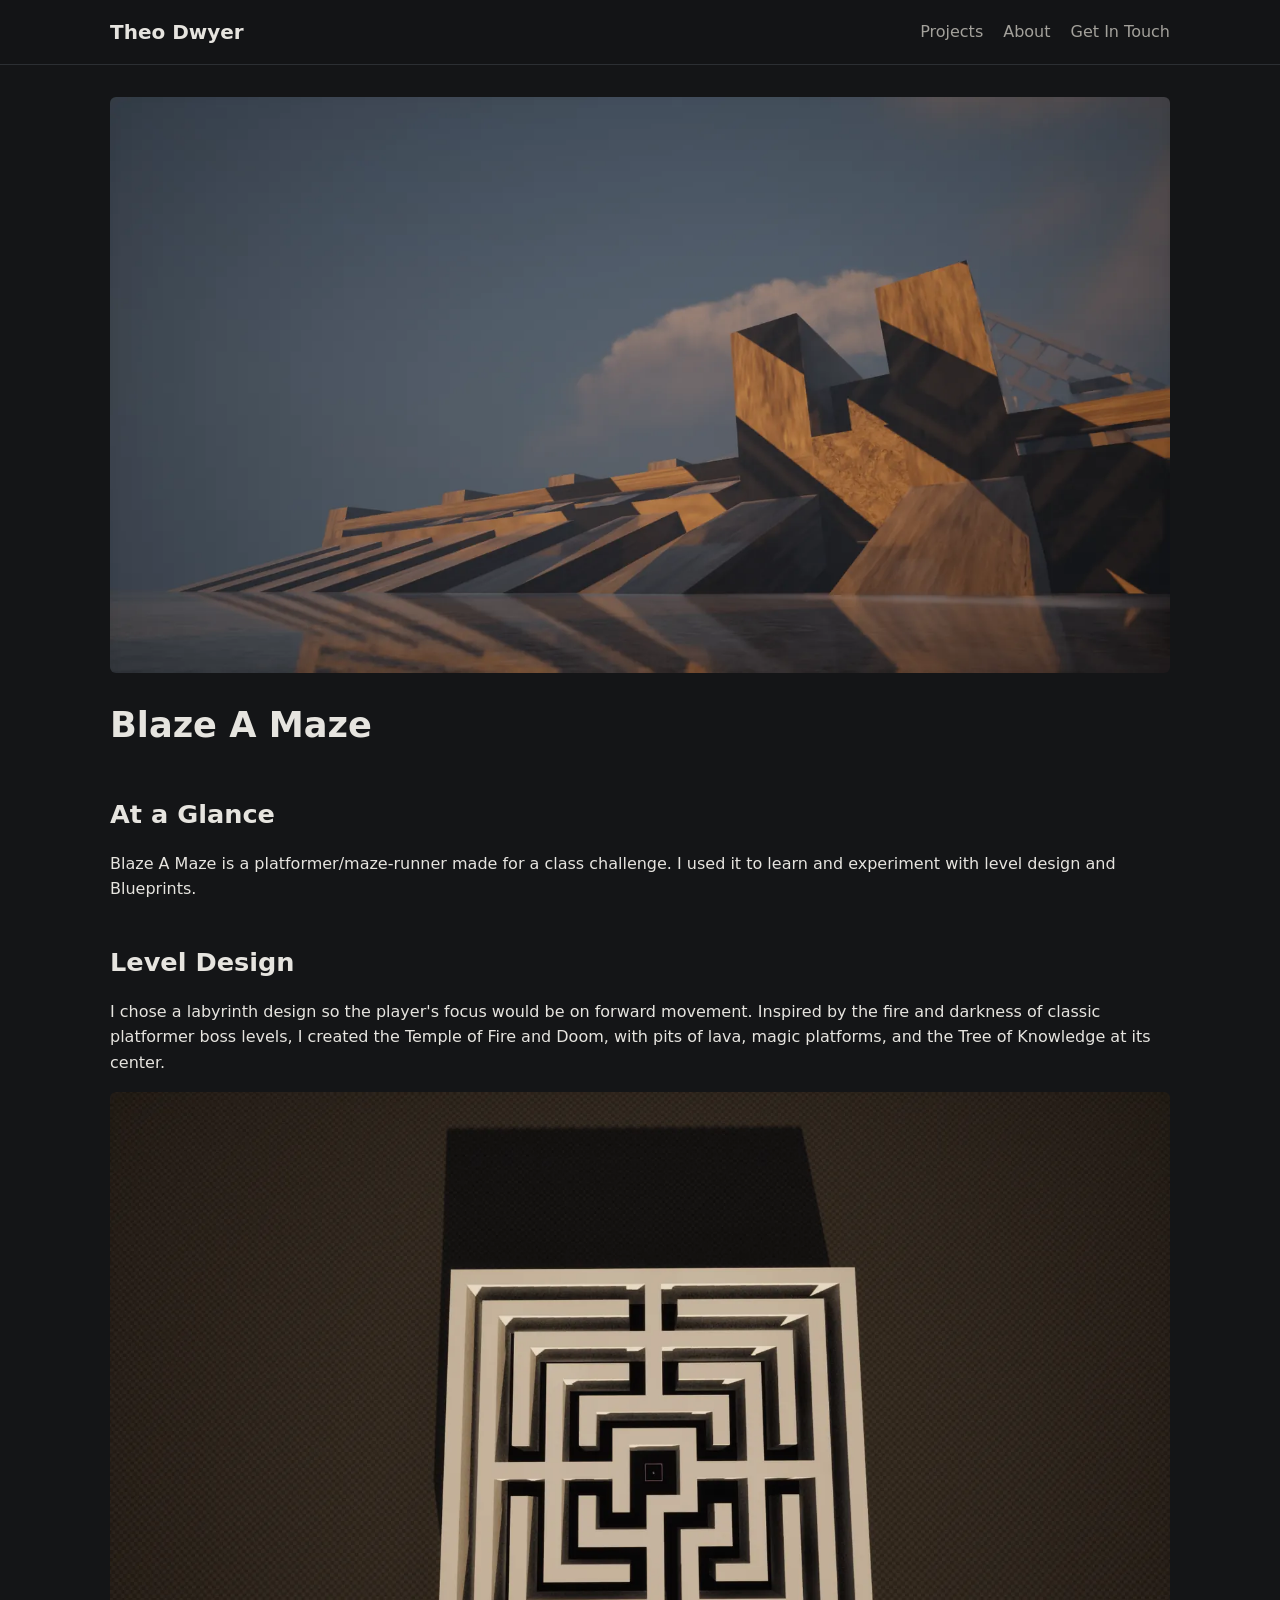
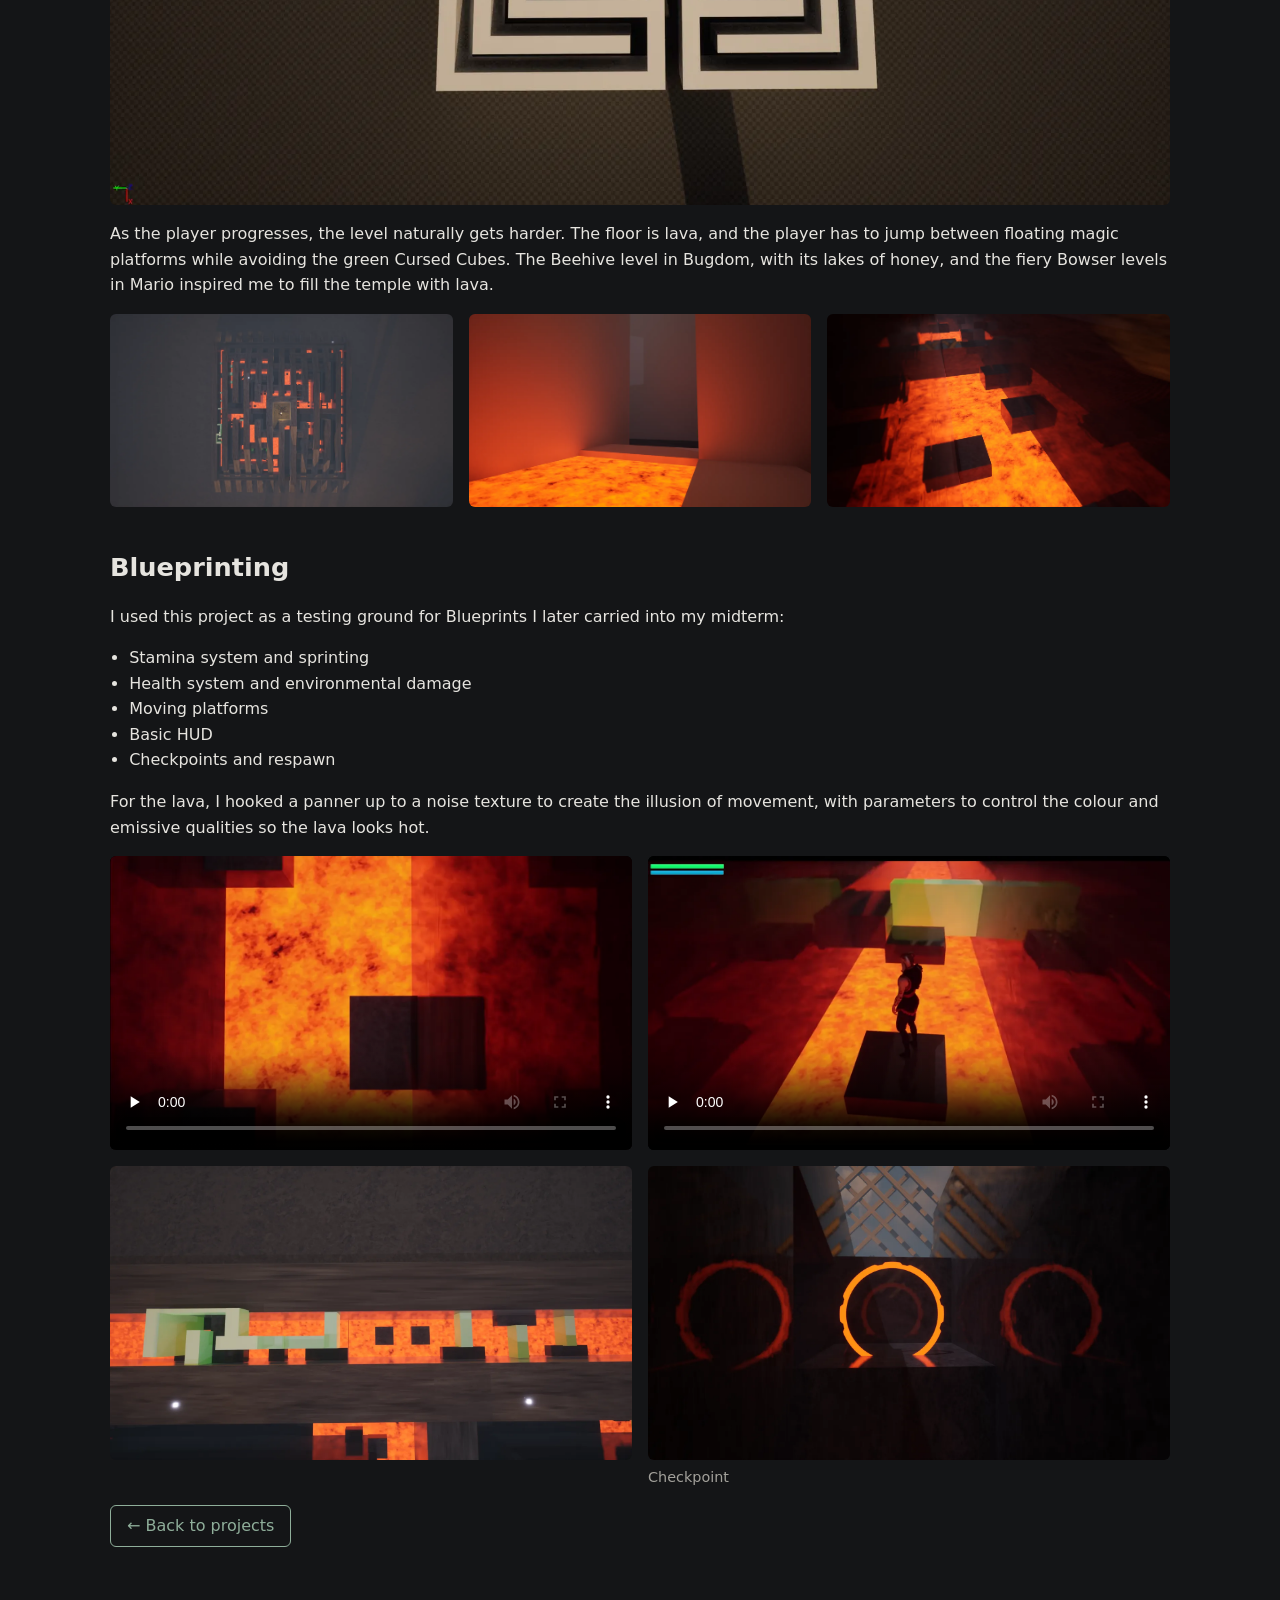
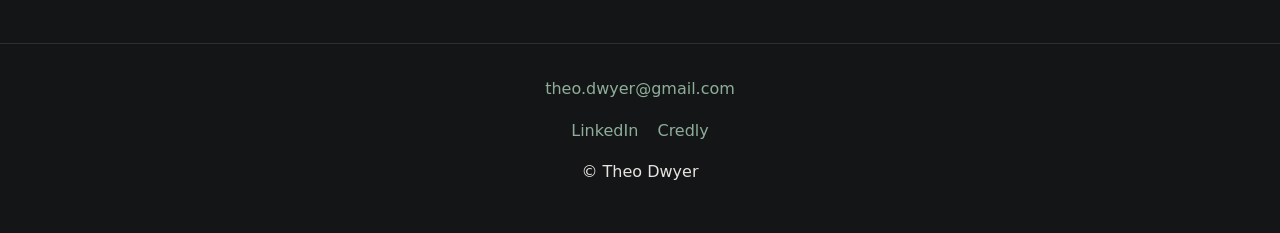
==== blaze-a-maze.html @ 6f7cbc2a "Video polish from review: tighter captions, Final Product as h3, no layout shift Co-Authored-By: Cla" ====
<!DOCTYPE html>
<html lang="en"><head><meta charset="UTF-8"><meta name="viewport" content="width=device-width, initial-scale=1">
<title>Blaze A Maze | Theo Dwyer</title><link rel="stylesheet" href="style.css?v=9"></head>
<body>
<header><nav><a class="name" href="index.html">Theo Dwyer</a>
<ul><li><a href="index.html#projects">Projects</a></li><li><a href="index.html#about">About</a></li><li><a href="#contact">Get In Touch</a></li></ul></nav></header>
<main>
<img src="images/blaze-a-maze/screenshot00019.webp" alt="Blaze A Maze">
<h1 style="margin-top:1.5rem">Blaze A Maze</h1>
<h2>At a Glance</h2>
<p>Blaze A Maze is a platformer/maze-runner made for a class challenge. I used it to learn and experiment with level design and Blueprints.</p>

<h2>Level Design</h2>
<p>I chose a labyrinth design so the player's focus would be on forward movement. Inspired by the fire and darkness of classic platformer boss levels, I created the Temple of Fire and Doom, with pits of lava, magic platforms, and the Tree of Knowledge at its center.</p>
<img loading="lazy" src="images/blaze-a-maze/screenshot00000.webp" alt="Greybox layout of the maze from above">
<p style="margin-top:1rem">As the player progresses, the level naturally gets harder. The floor is lava, and the player has to jump between floating magic platforms while avoiding the green Cursed Cubes. The Beehive level in Bugdom, with its lakes of honey, and the fiery Bowser levels in Mario inspired me to fill the temple with lava.</p>
<div class="gallery">
<img loading="lazy" src="images/blaze-a-maze/screenshot00020.webp" alt="Top-down view of the finished temple and its lava channels">
<img loading="lazy" src="images/blaze-a-maze/screenshot00016.webp" alt="Lava temple">
<img loading="lazy" src="images/blaze-a-maze/screenshot00021.webp" alt="Tree of Knowledge">
</div>

<h2>Blueprinting</h2>
<p>I used this project as a testing ground for Blueprints I later carried into my midterm:</p>
<ul style="margin:0 0 1rem 1.2rem"><li>Stamina system and sprinting</li><li>Health system and environmental damage</li><li>Moving platforms</li><li>Basic HUD</li><li>Checkpoints and respawn</li></ul>
<p>For the lava, I hooked a panner up to a noise texture to create the illusion of movement, with parameters to control the colour and emissive qualities so the lava looks hot.</p>
<div class="gallery">
<figure class="video-fig"><video controls preload="none" width="1920" height="1080" playsinline poster="video/blaze-a-maze/lava-poster.webp" aria-label="Lava material and floating platforms"><source src="video/blaze-a-maze/lava.mp4" type="video/mp4"></video></figure>
<figure class="video-fig"><video controls preload="none" width="1920" height="1080" playsinline poster="video/blaze-a-maze/maze-run-poster.webp" aria-label="Running through the maze"><source src="video/blaze-a-maze/maze-run.mp4" type="video/mp4"></video></figure>
</div>
<div class="gallery">
<img loading="lazy" src="images/blaze-a-maze/cursed-cubes.webp" alt="Cursed Cubes and moving platforms">
<figure><img loading="lazy" src="images/blaze-a-maze/screenshot00022.webp" alt="Checkpoint"><figcaption class="muted">Checkpoint</figcaption></figure>
</div>
<p><a class="btn" href="index.html#projects">← Back to projects</a></p>
</main>
<footer id="contact"><p><a href="mailto:theo.dwyer@gmail.com">theo.dwyer@gmail.com</a></p>
<p><a href="https://www.linkedin.com/in/theo-dwyer">LinkedIn</a><a href="https://www.credly.com/badges/b016af10-5c86-4a6a-9766-f2f35e834133/public_url">Credly</a></p>
<p>© Theo Dwyer</p></footer>
<script src="lightbox.js?v=3" defer></script>
</body></html>
---- style.css ----
:root{--bg:#141517;--panel:#1d1f22;--text:#e6e4df;--muted:#a3a19b;--accent:#8fae9a;--line:#2c2f33}
*{box-sizing:border-box;margin:0;padding:0}
body{background:var(--bg);color:var(--text);font-family:system-ui,-apple-system,"Segoe UI",Roboto,sans-serif;line-height:1.6}
[id]{scroll-margin-top:6rem}
a{color:var(--accent);text-decoration:none}a:hover{text-decoration:underline}
img{max-width:100%;display:block;border-radius:6px}
header{position:sticky;top:0;background:rgba(20,21,23,.92);backdrop-filter:blur(6px);border-bottom:1px solid var(--line);z-index:10}
nav{max-width:1100px;margin:auto;display:flex;justify-content:space-between;align-items:center;padding:1rem 1.25rem;flex-wrap:wrap;gap:.5rem}
nav .name{font-size:1.25rem;font-weight:600;color:var(--text)}
nav ul{list-style:none;display:flex;gap:1.25rem}nav ul a{color:var(--muted)}nav ul a:hover{color:var(--text)}
main{max-width:1100px;margin:auto;padding:2rem 1.25rem}
h1{font-size:2.2rem;margin-bottom:.5rem}h2{font-size:1.6rem;margin:2.5rem 0 1rem}h3{font-size:1.2rem;margin:1.5rem 0 .5rem}
p{margin-bottom:1rem;color:var(--text)}.muted{color:var(--muted)}
.grid{display:grid;grid-template-columns:repeat(auto-fit,minmax(min(260px,100%),1fr));gap:1.5rem}
.card{background:var(--panel);border:1px solid var(--line);border-radius:10px;overflow:hidden;display:flex;flex-direction:column;transition:transform .15s}
.card:hover{transform:translateY(-3px)}
.card img{border-radius:0;aspect-ratio:16/9;object-fit:cover}
.card .body{padding:1rem 1.25rem;flex:1;display:flex;flex-direction:column}
.card .tag{font-size:.8rem;color:var(--accent);text-transform:uppercase;letter-spacing:.05em}
.card ul{margin:.5rem 0 1rem 1.1rem;color:var(--muted)}
.btn{margin-top:auto;display:inline-block;border:1px solid var(--accent);padding:.45rem 1rem;border-radius:6px;align-self:flex-start}
.btn:hover{background:var(--accent);color:var(--bg);text-decoration:none}
.about{display:grid;grid-template-columns:2fr 1fr;gap:2rem;align-items:start}
.about .pics{display:grid;gap:1rem}
.gallery{display:grid;grid-template-columns:repeat(auto-fit,minmax(min(300px,100%),1fr));gap:1rem;margin:1rem 0}
.video{position:relative;padding-top:56.25%;margin:1rem 0}.video iframe{position:absolute;inset:0;width:100%;height:100%;border:0;border-radius:6px}
footer{border-top:1px solid var(--line);margin-top:3rem;padding:2rem 1.25rem;text-align:center;color:var(--muted)}
footer a{margin:0 .6rem}
@media(max-width:700px){.about{grid-template-columns:1fr}h1{font-size:1.8rem}}
/* Gallery rows: every image the same shape so rows line up; four-image rows become 2x2 */
@media(min-width:640px){.gallery:has(>:nth-child(4):last-child){grid-template-columns:repeat(2,1fr)}}
.gallery>img,.gallery>figure img{width:100%;aspect-ratio:16/9;object-fit:cover}
.gallery figure{margin:0}
figcaption{margin-top:.4rem;font-size:.9rem}
/* Click-to-enlarge */
main img:not(.card img){cursor:zoom-in}
main img:not(.card img):focus-visible{outline:2px solid var(--accent);outline-offset:3px}
.lightbox{border:0;padding:0;background:transparent;max-width:none;max-height:none;width:100vw;height:100vh;color:var(--text)}
.lightbox::backdrop{background:rgba(10,11,12,.92)}
.lightbox[open]{display:flex;flex-direction:column;align-items:center;justify-content:center;gap:.75rem}
.lightbox img{max-width:calc(100vw - 8rem);max-height:84vh;width:auto;height:auto;object-fit:contain;border-radius:8px;border:1px solid var(--line);box-shadow:0 12px 40px rgba(0,0,0,.6);cursor:zoom-out}
.lightbox p{margin:0;color:var(--muted);text-align:center;padding:0 1rem}
.lightbox button{position:absolute;background:var(--panel);color:var(--text);border:1px solid var(--line);border-radius:6px;font-size:1.4rem;line-height:1;width:2.75rem;height:2.75rem;cursor:pointer}
.lightbox button:hover{border-color:var(--accent)}
.lightbox .lb-close{top:1rem;right:1rem}
.lightbox .lb-prev{left:1rem;top:50%;transform:translateY(-50%)}
.lightbox .lb-next{right:1rem;top:50%;transform:translateY(-50%)}
@media(max-width:700px){.lightbox img{max-width:94vw}.lightbox .lb-prev,.lightbox .lb-next{top:auto;bottom:1rem;transform:none}}
/* Home page video banner */
.hero{position:relative;height:min(62vh,640px);overflow:hidden;background:var(--panel) center/cover no-repeat}
.hero video{position:absolute;inset:0;width:100%;height:100%;object-fit:cover}
.hero::after{content:"";position:absolute;left:0;right:0;bottom:0;height:8%;background:linear-gradient(to bottom,transparent,var(--bg));pointer-events:none}
@media(max-width:700px){.hero{height:42vh}}
@media(prefers-reduced-motion:reduce){.hero video{display:none}}
.hero-toggle{position:absolute;right:1rem;bottom:1rem;z-index:2;width:2.5rem;height:2.5rem;border-radius:50%;border:1px solid var(--line);background:rgba(20,21,23,.6);color:var(--text);font-size:.8rem;cursor:pointer;opacity:.75}
.hero-toggle:hover,.hero-toggle:focus-visible{opacity:1;border-color:var(--accent)}
/* Project videos */
.video-fig{margin:1.25rem 0}
.video-fig video{width:100%;height:auto;display:block;border-radius:6px;background:#000}
.gallery .video-fig{margin:0}
.gallery .video-fig video{aspect-ratio:16/9;object-fit:contain}
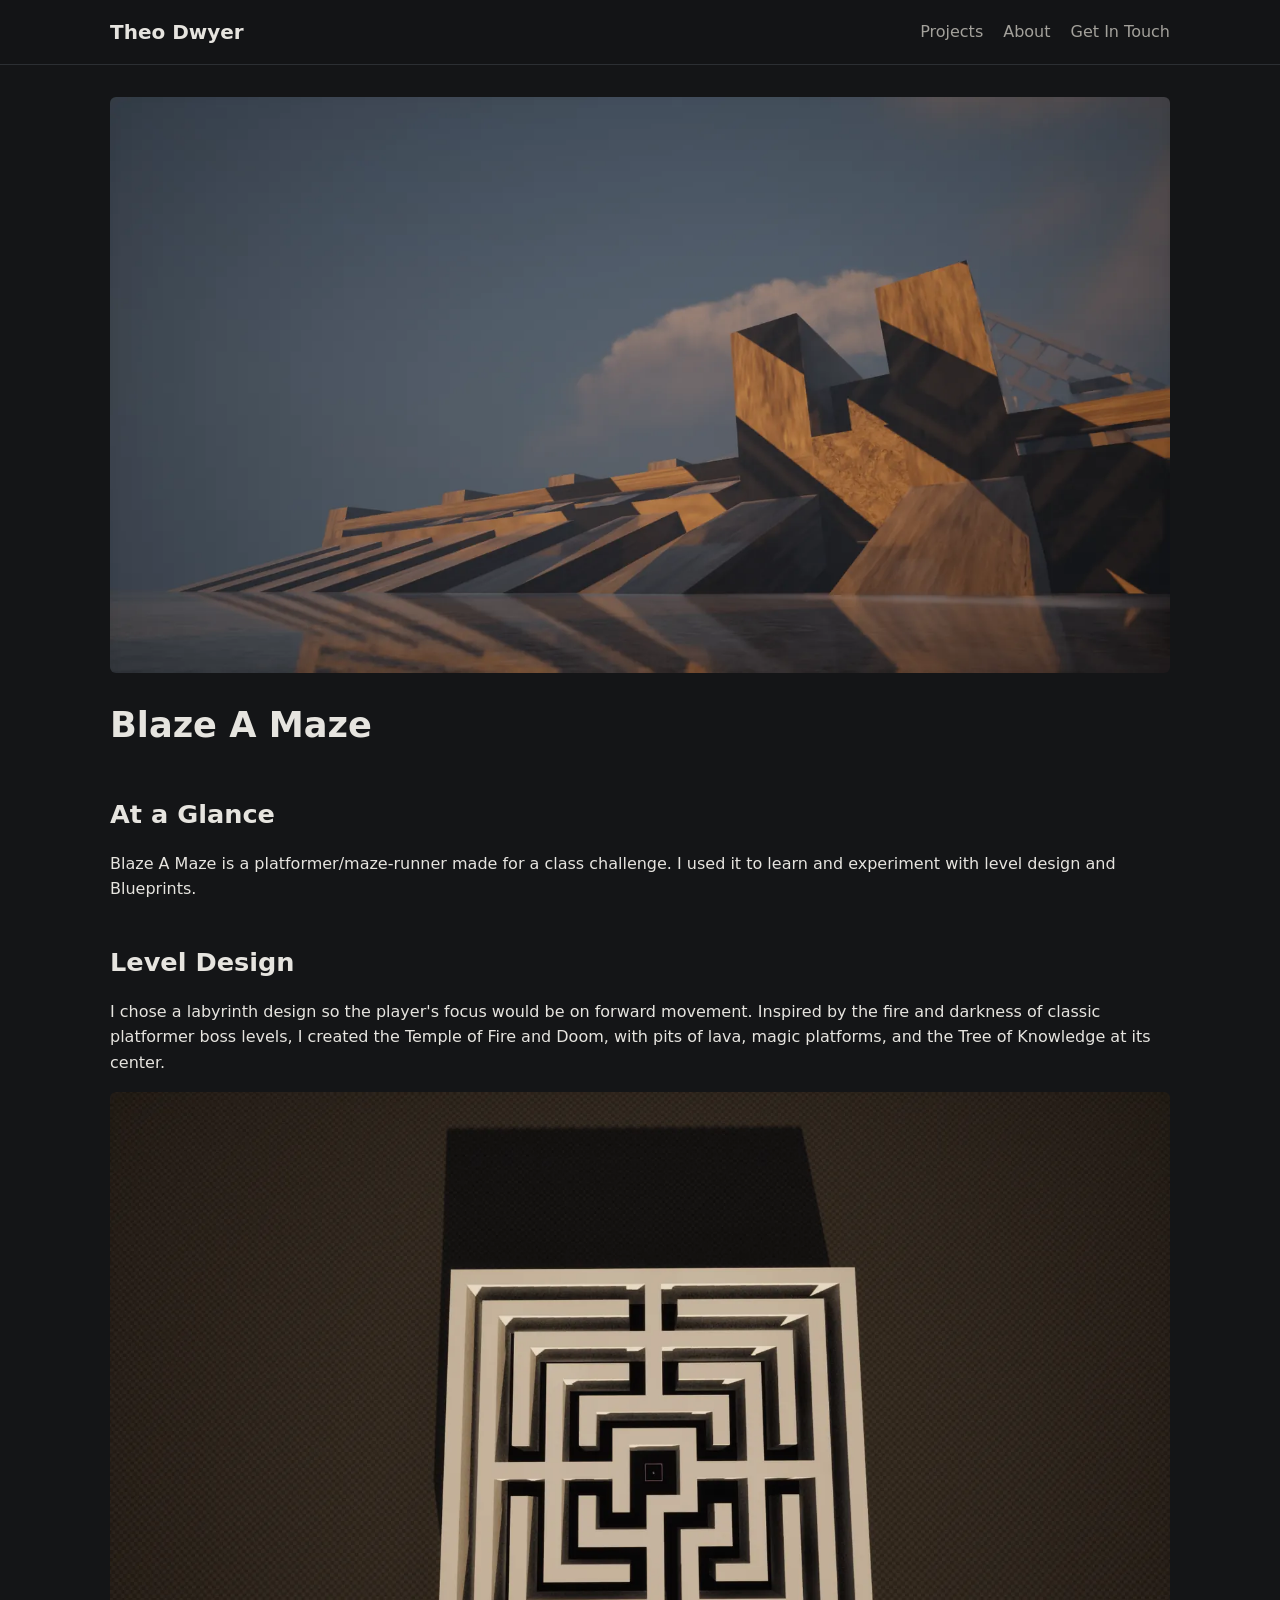
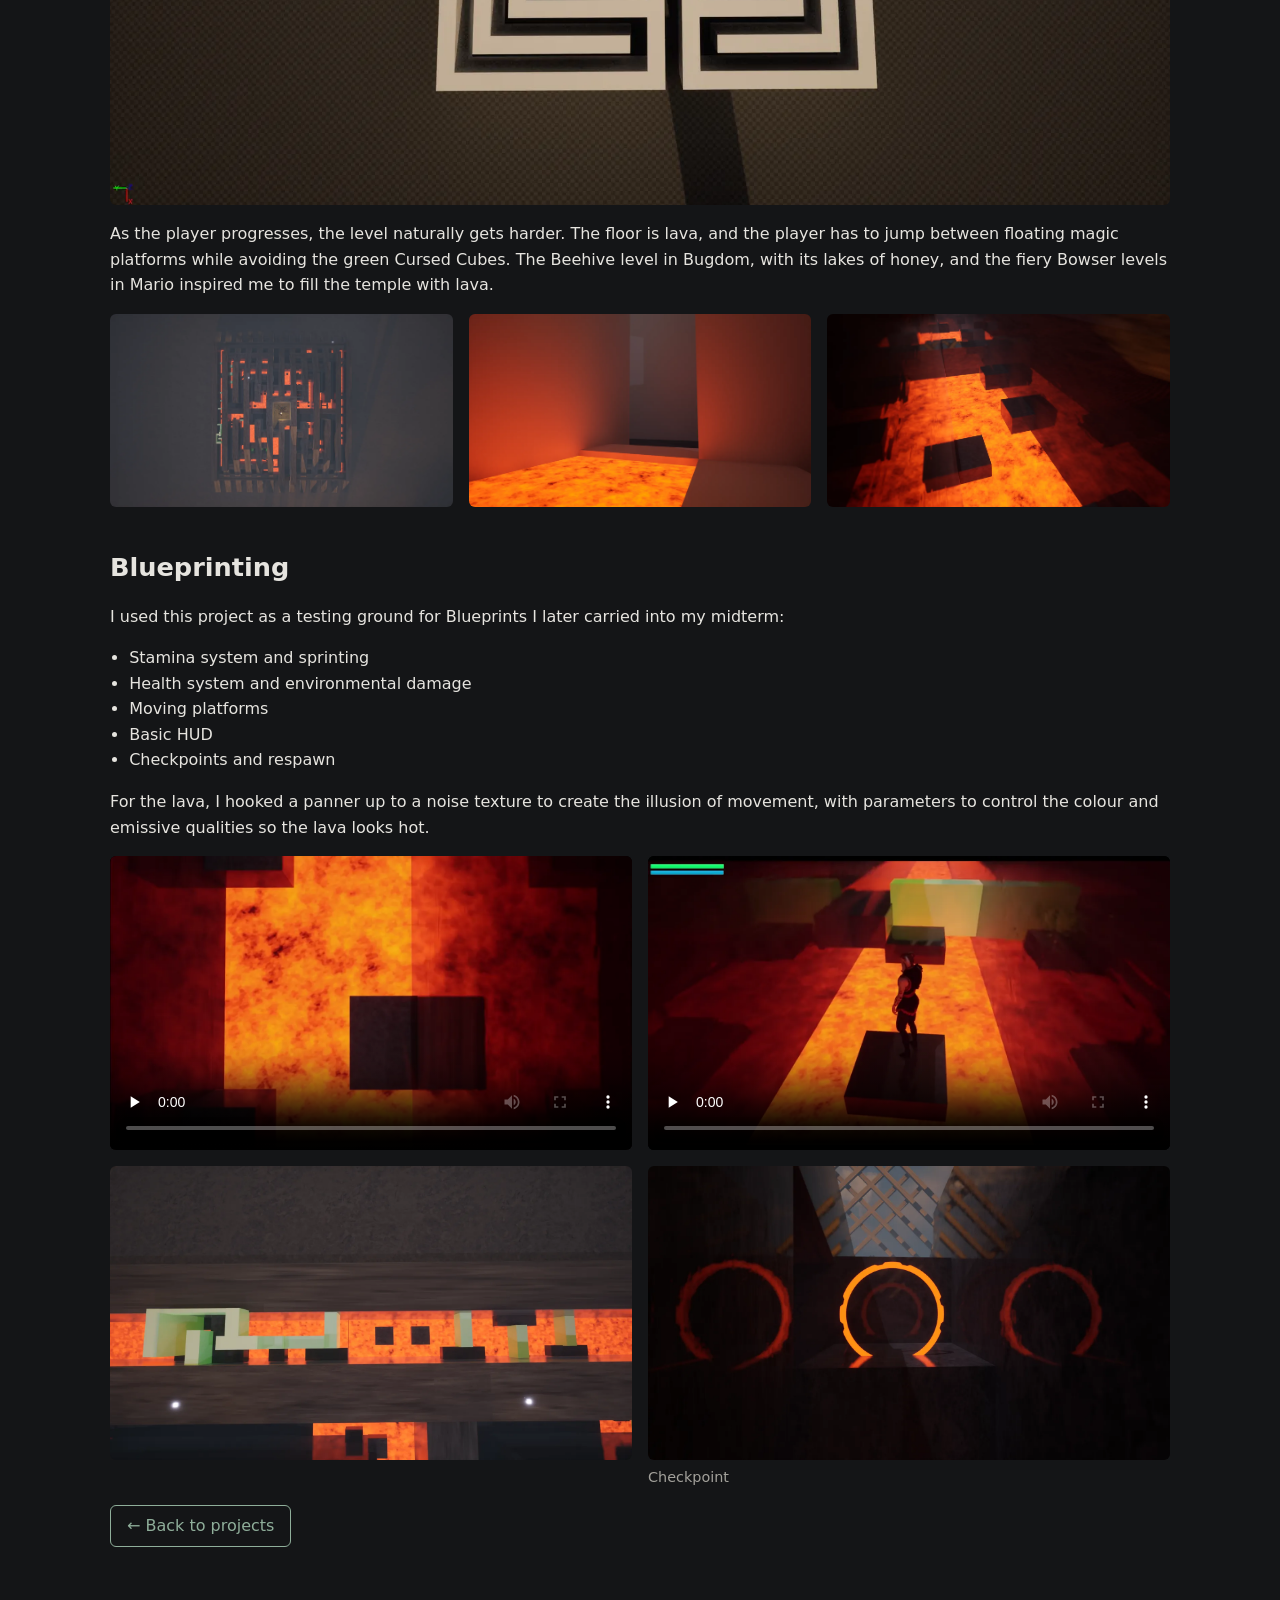
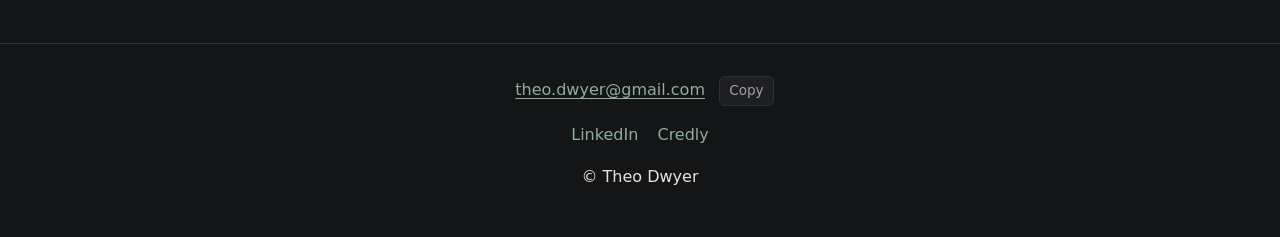
==== commit 73de9818: "Clickable project card images; Copy button for the footer email - Card images link to their project " ====
--- a/blaze-a-maze.html
+++ b/blaze-a-maze.html
@@ -1,6 +1,6 @@
 <!DOCTYPE html>
 <html lang="en"><head><meta charset="UTF-8"><meta name="viewport" content="width=device-width, initial-scale=1">
-<title>Blaze A Maze | Theo Dwyer</title><link rel="stylesheet" href="style.css?v=9"></head>
+<title>Blaze A Maze | Theo Dwyer</title><link rel="stylesheet" href="style.css?v=12"></head>
 <body>
 <header><nav><a class="name" href="index.html">Theo Dwyer</a>
 <ul><li><a href="index.html#projects">Projects</a></li><li><a href="index.html#about">About</a></li><li><a href="#contact">Get In Touch</a></li></ul></nav></header>
@@ -37,5 +37,7 @@
 <footer id="contact"><p><a href="mailto:theo.dwyer@gmail.com">theo.dwyer@gmail.com</a></p>
 <p><a href="https://www.linkedin.com/in/theo-dwyer">LinkedIn</a><a href="https://www.credly.com/badges/b016af10-5c86-4a6a-9766-f2f35e834133/public_url">Credly</a></p>
 <p>© Theo Dwyer</p></footer>
-<script src="lightbox.js?v=3" defer></script>
+<script src="lightbox.js?v=4" defer></script>
+<script src="site.js?v=1" defer></script>
+<script data-goatcounter="https://ehlien8.goatcounter.com/count" async src="https://gc.zgo.at/count.js"></script>
 </body></html>
--- a/style.css
+++ b/style.css
@@ -59,3 +59,19 @@
 .video-fig video{width:100%;height:auto;display:block;border-radius:6px;background:#000}
 .gallery .video-fig{margin:0}
 .gallery .video-fig video{aspect-ratio:16/9;object-fit:contain}
+.about .badge{display:block;width:min(220px,70%);justify-self:center;margin-top:.5rem}
+.about .badge img{width:100%;height:auto;border-radius:0;transition:transform .15s}
+.about .badge:hover img{transform:scale(1.03)}
+main a img{cursor:pointer}
+/* About: full-width band over Theo's turkey tail photo */
+.about-band{width:100vw;margin:3rem 0 0 calc(50% - 50vw);padding:3rem max(1.25rem,calc(50vw - 550px + 1.25rem));background:linear-gradient(rgba(20,21,23,.55),rgba(20,21,23,.68)),url("images/about/turkey-tails-bg.webp") center/cover no-repeat}
+.about-band h2{margin-top:0}
+.about .pics{justify-items:center;gap:1.5rem}
+.about .portrait{width:min(260px,70%);aspect-ratio:1;height:auto;object-fit:cover;border-radius:50%;border:1px solid var(--line)}
+@media(max-width:700px){.about-band{padding:2.5rem 1.25rem}.about .pics{order:-1}}
+.card-img{display:block}
+.card-img img{transition:opacity .15s}
+.card-img:hover img{opacity:.85}
+footer a[href^="mailto:"]{text-decoration:underline;text-underline-offset:3px}
+.copy-email{margin-left:.25rem;padding:.2rem .6rem;border:1px solid var(--line);border-radius:6px;background:var(--panel);color:var(--muted);font:inherit;font-size:.85rem;cursor:pointer}
+.copy-email:hover,.copy-email:focus-visible{color:var(--text);border-color:var(--accent)}
